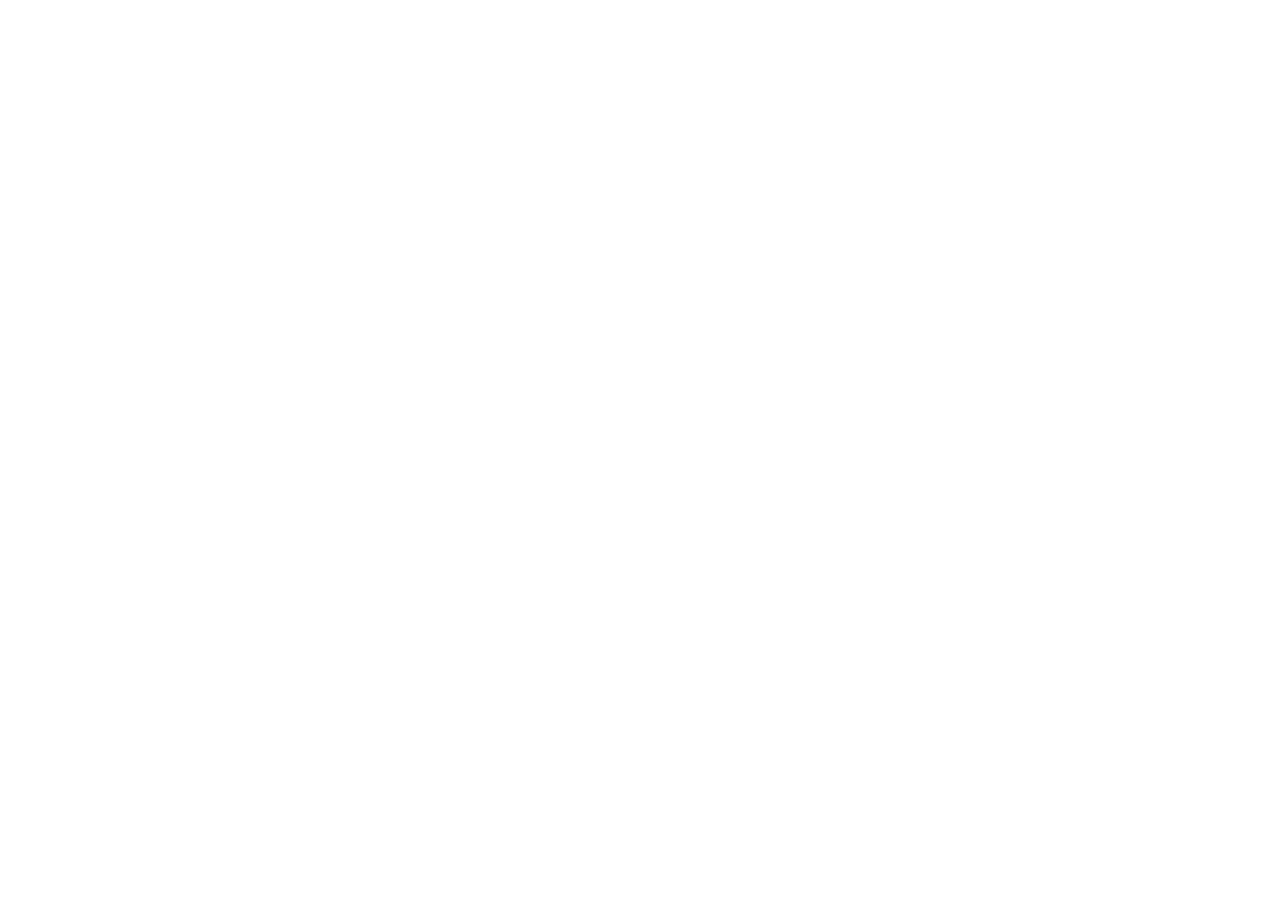
==== about.html @ cfa47c6a "Create SEO tags for pages and create neccesary in future files" ====
<!DOCTYPE html>
<html lang="en">
<head>
    <meta charset="UTF-8">
    <meta name="viewport" content="width=device-width, initial-scale=1.0">
    <title>Family Dent | About</title>
    <meta name="title" content="Family Dent - dentistry for whole family">
    <meta name="description" content="Get know about our dentistry. Find out why we give the best services.">
</head>
<body>
    
</body>
</html>
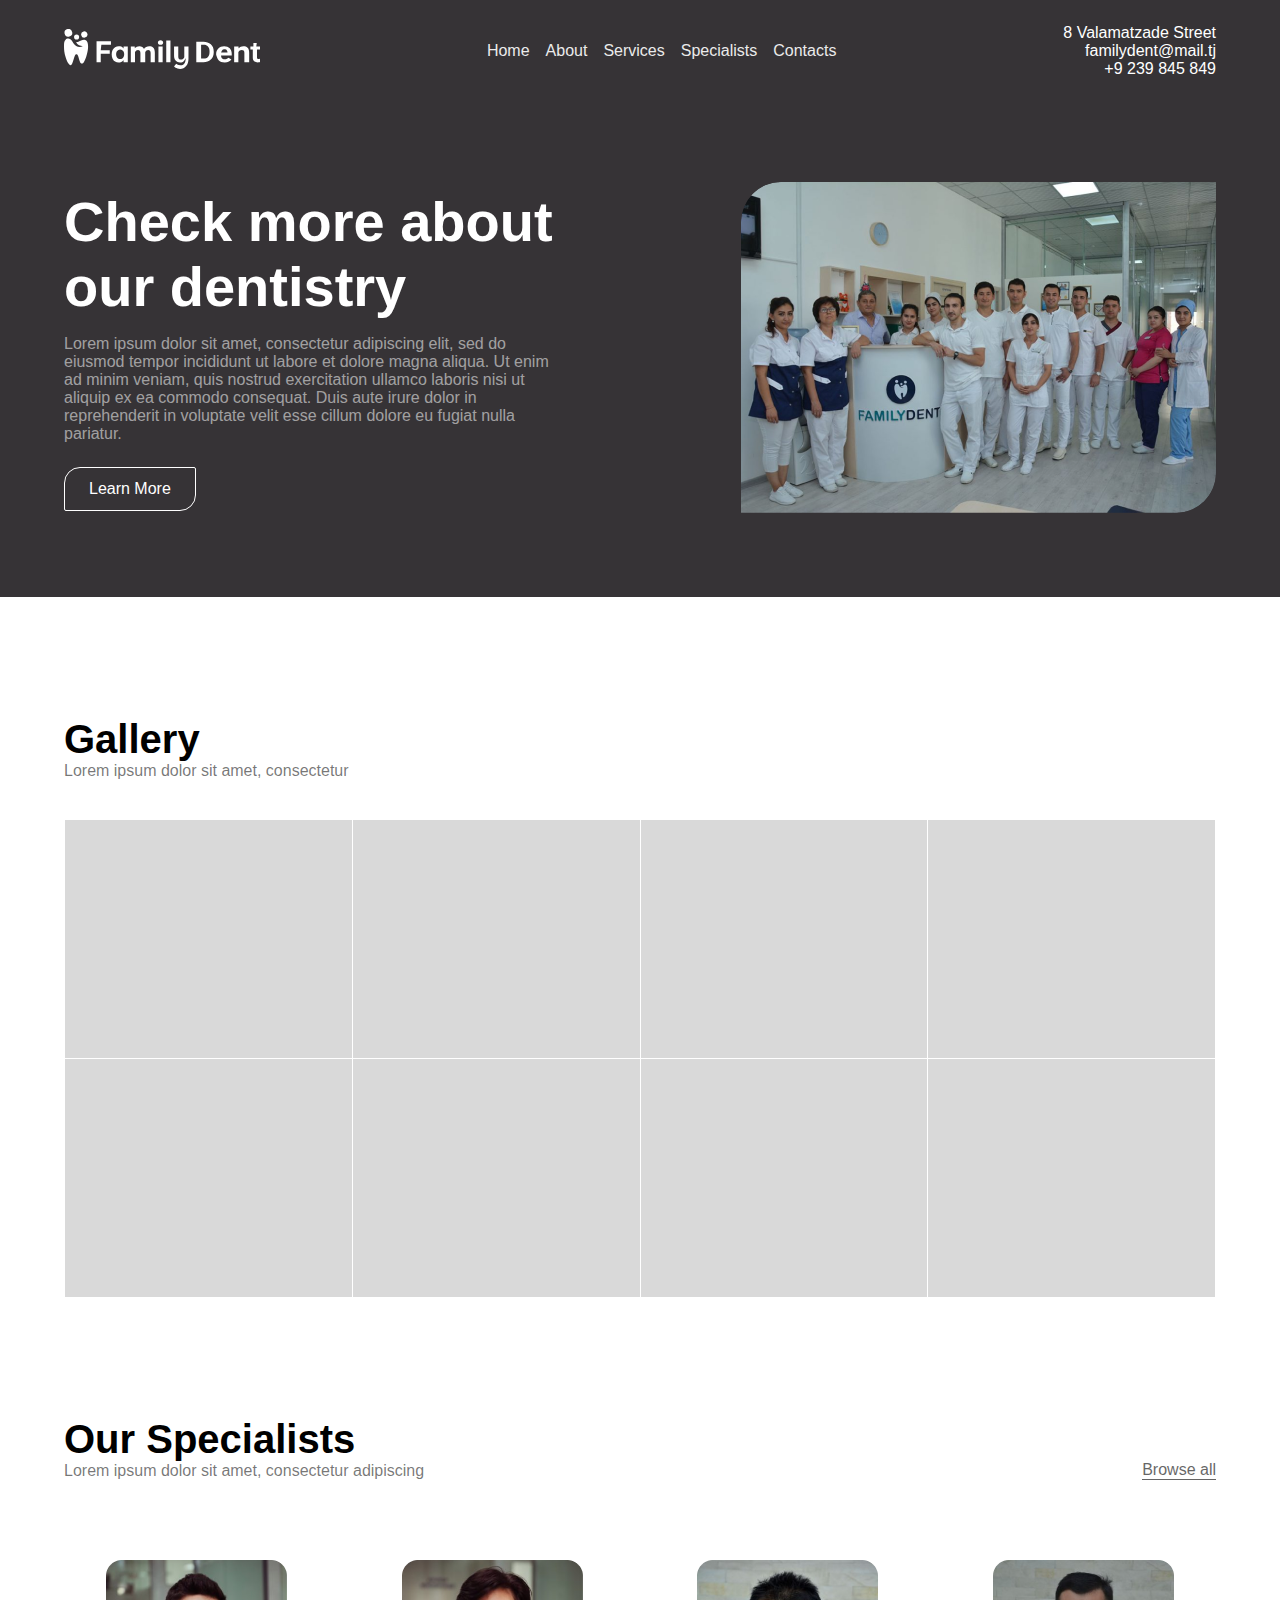
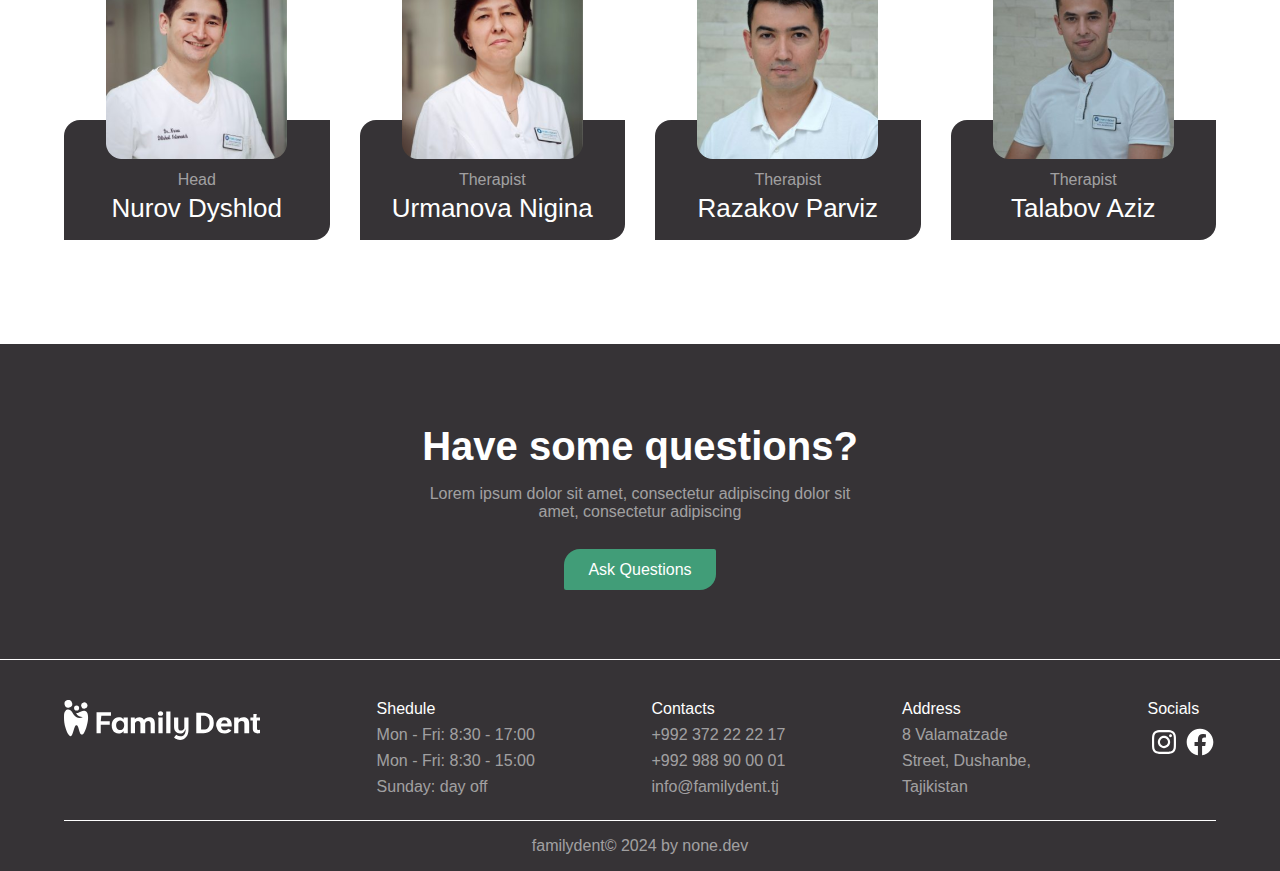
==== commit 403bdaf2: "Create additional pages" ====
--- a/about.html
+++ b/about.html
@@ -1,13 +1,319 @@
 <!DOCTYPE html>
 <html lang="en">
-<head>
-    <meta charset="UTF-8">
-    <meta name="viewport" content="width=device-width, initial-scale=1.0">
+  <head>
+    <meta charset="UTF-8" />
+    <meta name="viewport" content="width=device-width, initial-scale=1.0" />
     <title>Family Dent | About</title>
-    <meta name="title" content="Family Dent - dentistry for whole family">
-    <meta name="description" content="Get know about our dentistry. Find out why we give the best services.">
-</head>
-<body>
-    
-</body>
-</html>+    <meta name="title" content="Family Dent - dentistry for whole family" />
+    <meta
+      name="description"
+      content="Get know about our dentistry. Find out why we give the best services."
+    />
+    <link rel="stylesheet" href="styles/specification.css" />
+    <link rel="stylesheet" href="styles/styles.css" />
+    <link rel="stylesheet" href="styles/responsive.css" />
+    <link rel="stylesheet" href="styles/about.css" />
+  </head>
+  <body>
+    <header>
+      <nav class="nav">
+        <div class="container">
+          <div class="nav__wrapper">
+            <a href="/" class="nav__logo-link">
+              <img src="images/Logo.svg" alt="logo" class="logo" />
+            </a>
+
+            <ul class="nav__links-wrapper">
+              <li><a href="/" class="nav__links">Home</a></li>
+              <li><a href="/about.html" class="nav__links">About</a></li>
+              <li><a href="/services.html" class="nav__links">Services</a></li>
+              <li><a href="/specialists.html" class="nav__links">Specialists</a></li>
+              <li><a href="/contacts.html" class="nav__links">Contacts</a></li>
+            </ul>
+
+            <div class="nav__contactInfo">
+              <p>8 Valamatzade Street</p>
+              <p>familydent@mail.tj</p>
+              <p>+9 239 845 849</p>
+            </div>
+
+            <button class="nav__burger" id="burgerButton">
+              <img src="images/icons/burger-menu.svg" alt="menu" />
+            </button>
+          </div>
+        </div>
+      </nav>
+    </header>
+
+    <nav class="nav__mobile" id="navMobile" style="display: none">
+      <div class="container">
+        <div class="nav__mobile-head">
+          <img src="images/Logo.svg" alt="logo" />
+          <button id="closeMenuBtn" class="nav__mobile-close">
+            <img src="images/icons/close.svg" alt="close icon" />
+          </button>
+        </div>
+        <div class="nav__mobile-wrapper">
+          <ul class="nav__mobile-links-wrapper">
+            <li><a id="closeMenuBtn" href="/" class="nav__links">Home</a></li>
+            <li>
+              <a id="closeMenuBtn" href="/about.html" class="nav__links">About</a>
+            </li>
+            <li>
+              <a id="closeMenuBtn" href="/services.html" class="nav__links"
+                >Services</a
+              >
+            </li>
+            <li>
+              <a id="closeMenuBtn" href="/specialists.html" class="nav__links"
+                >Specialists</a
+              >
+            </li>
+            <li>
+              <a id="closeMenuBtn" href="/contacts.html" class="nav__links"
+                >Contacts</a
+              >
+            </li>
+          </ul>
+
+          <div class="nav__mobile-contactInfo">
+            <p>8 Valamatzade Street</p>
+            <p>familydent@mail.tj</p>
+            <p>+9 239 845 849</p>
+          </div>
+
+          <div class="mav__mobile-socials">
+            <a target="_blank" href="/">
+              <img
+                src="images/icons/instagram.svg"
+                alt="instagram icon"
+                class="footer__icon"
+              />
+            </a>
+            <a target="_blank" href="/">
+              <img
+                src="images/icons/facebook.svg"
+                alt="facebook icon"
+                class="footer__icon"
+              />
+            </a>
+          </div>
+        </div>
+      </div>
+    </nav>
+
+    <main> 
+      <!-- Offer -->
+
+      <section class="offer">
+        <div class="container">
+          <div class="offer__wrapper">
+            <div class="offer__info">
+              <h1>Check more about our dentistry</h1>
+              <p class="subtitle-white offer__subtitle">
+                Lorem ipsum dolor sit amet, consectetur adipiscing elit, sed do
+                eiusmod tempor incididunt ut labore et dolore magna aliqua. Ut
+                enim ad minim veniam, quis nostrud exercitation ullamco laboris
+                nisi ut aliquip ex ea commodo consequat. Duis aute irure dolor
+                in reprehenderit in voluptate velit esse cillum dolore eu fugiat
+                nulla pariatur.
+              </p>
+              <div class="offer__button-wrapper">
+                <a href="#gallerey" class="button-ghost">Learn More</a>
+              </div>
+            </div>
+
+            <div class="offer__image-wrapper">
+              <img
+                src="images/about/offerImage.png"
+                alt="dentistry image"
+                class="offer__image"
+              />
+            </div>
+          </div>
+        </div>
+      </section>
+
+      <!-- Gallery -->
+
+      <section id="gallery" class="gallery">
+        <div class="container">
+          <div class="gallery__head">
+            <h2>Gallery</h2>
+            <p class="subtitle-dark">Lorem ipsum dolor sit amet, consectetur</p>
+          </div>
+          <div class="gallery__wrapper">
+            <img
+              src="images/about/galleryBlock.png"
+              alt="gallery photo"
+              class="gallery__image"
+            />
+            <img
+              src="images/about/galleryBlock.png"
+              alt="gallery photo"
+              class="gallery__image"
+            />
+            <img
+              src="images/about/galleryBlock.png"
+              alt="gallery photo"
+              class="gallery__image"
+            />
+            <img
+              src="images/about/galleryBlock.png"
+              alt="gallery photo"
+              class="gallery__image"
+            />
+            <img
+              src="images/about/galleryBlock.png"
+              alt="gallery photo"
+              class="gallery__image"
+            />
+            <img
+              src="images/about/galleryBlock.png"
+              alt="gallery photo"
+              class="gallery__image"
+            />
+            <img
+              src="images/about/galleryBlock.png"
+              alt="gallery photo"
+              class="gallery__image"
+            />
+            <img
+              src="images/about/galleryBlock.png"
+              alt="gallery photo"
+              class="gallery__image"
+            />
+          </div>
+        </div>
+      </section>
+
+      <!-- Staff -->
+
+      <section class="staff">
+        <div class="container">
+          <div class="block-head">
+            <div class="block-head-info">
+              <h2>Our Specialists</h2>
+              <p class="subtitle-dark">
+                Lorem ipsum dolor sit amet, consectetur adipiscing
+              </p>
+            </div>
+            <a href="/specialists" class="button-link">Browse all</a>
+          </div>
+          <div class="staff__wrapper">
+            <div class="staff__block">
+              <img
+                src="images/specialists/Family Dent 320x480 1.png"
+                alt="Nurov Dyshlod"
+                class="staff__image"
+              />
+              <p class="subtitle-white staff__role">Head</p>
+              <h5 class="staff__block-title">Nurov Dyshlod</h5>
+            </div>
+
+            <div class="staff__block">
+              <img
+                src="images/specialists/IMG_0979-25-07-19-05-45-320x480 1.png"
+                alt="Urmanova Nigina"
+                class="staff__image"
+              />
+              <p class="subtitle-white staff__role">Therapist</p>
+              <h5 class="staff__block-title">Urmanova Nigina</h5>
+            </div>
+
+            <div class="staff__block">
+              <img
+                src="images/specialists/Vrach 5 320x480 1.png"
+                alt="Razakov Parviz "
+                class="staff__image"
+              />
+              <p class="subtitle-white staff__role">Therapist</p>
+              <h5 class="staff__block-title">Razakov Parviz</h5>
+            </div>
+
+            <div class="staff__block">
+              <img
+                src="images/specialists/Talabov Aziz Dentist 1.png"
+                alt="Talabov Aziz"
+                class="staff__image"
+              />
+              <p class="subtitle-white staff__role">Therapist</p>
+              <h5 class="staff__block-title">Talabov Aziz</h5>
+            </div>
+          </div>
+        </div>
+      </section>
+
+      <!-- Action -->
+
+      <section class="action">
+        <div class="container">
+          <div class="action__wrapper">
+            <h2>Have some questions?</h2>
+            <p class="subtitle-white action__subtitle">
+              Lorem ipsum dolor sit amet, consectetur adipiscing dolor sit amet,
+              consectetur adipiscing
+            </p>
+            <a href="contacts.html" class="button-main">Ask Questions</a>
+          </div>
+        </div>
+      </section>
+    </main>
+
+    <footer class="footer">
+      <div class="container">
+        <div class="footer__wrapper">
+          <a href="/" class="footer__logo-link">
+            <img src="images/Logo.svg" alt="logo" class="logo" />
+          </a>
+          <div class="footer__block">
+            <h6>Shedule</h6>
+            <p class="subtitle-white">Mon - Fri: 8:30 - 17:00</p>
+            <p class="subtitle-white">Mon - Fri: 8:30 - 15:00</p>
+            <p class="subtitle-white">Sunday: day off</p>
+          </div>
+          <div class="footer__block">
+            <h6>Contacts</h6>
+            <a href="tel:+992372222217" class="subtitle-white footer__phoneLink"
+              >+992 372 22 22 17</a
+            >
+            <a href="tel:+992988900001" class="subtitle-white footer__phoneLink"
+              >+992 988 90 00 01</a
+            >
+            <p class="subtitle-white">info@familydent.tj</p>
+          </div>
+          <div class="footer__block">
+            <h6>Address</h6>
+            <p class="subtitle-white">8 Valamatzade</p>
+            <p class="subtitle-white">Street, Dushanbe,</p>
+            <p class="subtitle-white">Tajikistan</p>
+          </div>
+          <div class="footer__socials-wrapper">
+            <h6>Socials</h6>
+            <a target="_blank" href="/">
+              <img
+                src="images/icons/instagram.svg"
+                alt="instagram icon"
+                class="footer__icon"
+              />
+            </a>
+            <a target="_blank" href="/">
+              <img
+                src="images/icons/facebook.svg"
+                alt="facebook icon"
+                class="footer__icon"
+              />
+            </a>
+          </div>
+        </div>
+        <div class="footer__line"></div>
+        <p class="subtitle-white footer__copyright">
+          familydent© 2024 by
+          <a target="_blank" href="https://t.me/nonedevv">none.dev</a>
+        </p>
+      </div>
+    </footer>
+
+    <script src="scripts/main.js"></script>
+  </body>
+</html>
--- a/styles/specification.css
+++ b/styles/specification.css
@@ -0,0 +1,131 @@
+* {
+  box-sizing: border-box;
+  outline: none;
+  border: none;
+  padding: 0;
+  margin: 0;
+  list-style: none;
+  text-decoration: none;
+}
+
+html {
+  scroll-behavior: smooth;
+}
+
+body {
+  font-family: 'Roboto', sans-serif;
+}
+
+a {
+  color: inherit;
+}
+
+.container {
+  width: 90%;
+  max-width: 1230px;
+  margin: 0 auto;
+}
+
+.subtitle-dark {
+  font-size: 16px;
+  color: #0000008a;
+}
+
+.subtitle-white {
+  font-size: 16px;
+  color: #ffffff8c;
+}
+
+.c-white {
+  color: #fff;
+}
+
+.c-black {
+  color: #000;
+}
+
+h1,
+h2,
+h3,
+h4,
+h5,
+h6 {
+  font-family: 'Roboto', sans-serif;
+}
+
+h1 {
+  font-size: 56px;
+}
+
+h2 {
+  font-size: 40px;
+  font-weight: 600;
+}
+
+h3 {
+  font-size: 36px;
+  font-weight: 400;
+}
+
+h4 {
+  font-size: 28px;
+  font-weight: 400;
+}
+
+h5 {
+  font-size: 26px;
+  font-weight: 400;
+}
+
+h6 {
+  font-size: 16px;
+  font-weight: 400;
+}
+
+.block-head {
+  display: flex;
+  justify-content: space-between;
+  align-items: end;
+  margin-bottom: 80px;
+}
+
+.button-main {
+  font-size: 16px;
+  font-family: 'Roboto', sans-serif;
+  color: #fff;
+  background: #419d78;
+  padding: 12px 24px;
+  border-radius: 16px 2px 16px 2px;
+  transition: 0.3s ease;
+  text-align: center;
+}
+
+.button-main:hover {
+  background: #368163;
+  cursor: pointer;
+}
+
+.button-ghost {
+  font-size: 16px;
+  font-family: 'Roboto', sans-serif;
+  color: #fff;
+  border: 1px solid #fff;
+  padding: 12px 24px;
+  border-radius: 16px 2px 16px 2px;
+  transition: 0.3s ease;
+}
+
+.button-ghost:hover {
+  background: #419d78;
+  border-color: #419d78;
+}
+
+.button-link {
+    border-bottom: 1px solid #000;
+    opacity: .6;
+    transition: .3s ease;
+}
+
+.button-link:hover {
+    opacity: 1;
+}
--- a/styles/styles.css
+++ b/styles/styles.css
@@ -0,0 +1,370 @@
+/* Header */
+header {
+  background: #363336;
+  padding: 24px 0;
+}
+
+.nav__wrapper {
+  display: flex;
+  justify-content: space-between;
+  align-items: center;
+  color: #fff;
+}
+
+.nav__contactInfo {
+  text-align-last: right;
+}
+
+.nav__links-wrapper {
+  display: flex;
+  gap: 16px;
+}
+
+.nav__links {
+  opacity: 0.9;
+  transition: 0.3s ease;
+}
+
+.nav__links:hover {
+  opacity: 1;
+}
+
+.nav__burger {
+  background: none;
+  display: none;
+}
+
+.nav__burger:hover,
+.nav__mobile-close:hover {
+  cursor: pointer;
+}
+
+.nav__mobile-close {
+  background: none;
+}
+
+.nav__mobile {
+  position: fixed;
+  top: 0;
+  width: 100%;
+  height: 100%;
+  background: #363336;
+  color: #fff;
+  z-index: 999;
+  padding: 24px 0;
+  font-size: 20px;
+  animation: mobileMenuAnimation 0.3s ease;
+}
+
+.nav__mobile-head {
+  display: flex;
+  justify-content: space-between;
+  align-items: end;
+}
+
+.nav__mobile-wrapper {
+  display: flex;
+  flex-direction: column;
+  gap: 16px;
+  margin-top: 24px;
+}
+
+.nav__mobile-links-wrapper,
+.nav__mobile-contactInfo {
+  display: flex;
+  flex-direction: column;
+  gap: 16px;
+}
+
+/* Offer */
+
+.offer {
+  background: #363336;
+  color: #fff;
+  padding: 80px 0;
+}
+
+.offer__wrapper {
+  display: flex;
+  justify-content: space-between;
+  align-items: center;
+}
+
+.offer__info {
+  max-width: 505px;
+}
+
+.offer__subtitle {
+  margin: 16px 0 24px;
+}
+
+.offer__image {
+  border-radius: 40px 0 40px 0;
+}
+
+.offer__button-wrapper {
+  display: flex;
+  gap: 24px;
+}
+
+/* Services */
+
+.services {
+  margin: 120px 0;
+}
+
+.services__block {
+  transition: 0.3s ease;
+  padding: 24px;
+  border-radius: 16px 0 16px 0;
+}
+
+.services__block:hover {
+  box-shadow: 0px 2px 4px 0px rgba(0, 0, 0, 0.25);
+}
+
+.services__block-head {
+  display: flex;
+  align-items: center;
+  gap: 8px;
+}
+
+.services__wrapper {
+  display: grid;
+  grid-template-columns: repeat(3, 1fr);
+  gap: 30px;
+}
+
+.services__block-subtitle {
+  margin: 16px 0 24px;
+}
+
+.services__button {
+  display: block;
+  max-width: 145px;
+}
+
+.services__icon {
+  width: 48px;
+}
+
+/* About */
+
+.about {
+  background: #363336;
+  color: #fff;
+  padding: 40px 0 80px;
+  margin: 120px 0;
+}
+
+.about__head {
+  text-align: center;
+  margin-bottom: 80px;
+}
+
+.about__wrapper {
+  display: flex;
+  align-items: center;
+  justify-content: space-between;
+  gap: 30px;
+}
+
+.about__subtitle {
+  margin: 16px 0 40px;
+}
+
+.about__stats {
+  display: flex;
+  align-items: center;
+  gap: 8px;
+}
+
+.about__stats-wrapper {
+  display: flex;
+  justify-content: space-between;
+}
+
+/* Staff */
+
+.staff {
+  margin: 120px 0;
+}
+
+.staff__wrapper {
+  display: flex;
+  justify-content: space-between;
+  gap: 30px;
+  color: #fff;
+}
+
+.staff__block {
+  position: relative;
+  text-align: center;
+  width: 100%;
+}
+
+.staff__role {
+  margin: 8px 0 4px;
+}
+
+.staff__block::before {
+  content: '';
+  position: absolute;
+  left: 0;
+  bottom: -16px;
+  height: 120px;
+  width: 100%;
+  background: #363336;
+  z-index: -1;
+  border-radius: 16px 0 16px 0;
+}
+
+/* FAQ */
+
+.faq {
+  margin: 120px 0;
+}
+
+/* Core styles/functionality */
+.tab input {
+  position: absolute;
+  opacity: 0;
+  z-index: -1;
+}
+.tab__content {
+  max-height: 0;
+  overflow: hidden;
+  transition: all 0.35s;
+  border-bottom: 1px solid #000;
+}
+.tab input:checked ~ .tab__content {
+  max-height: 10rem;
+}
+
+/* Visual styles */
+.accordion {
+  overflow: hidden;
+}
+.tab__label,
+.tab__close {
+  display: flex;
+  color: #000;
+  cursor: pointer;
+}
+.tab__label {
+  justify-content: space-between;
+  padding: 16px 0;
+  font-size: 20px;
+  font-family: 'Roboto', sans-serif;
+}
+.tab__label::after {
+  content: '\276F';
+  width: 1em;
+  height: 1em;
+  text-align: center;
+  transform: rotate(90deg);
+  transition: all 0.35s;
+}
+.tab input:checked + .tab__label::after {
+  transform: rotate(270deg);
+}
+.tab__content p {
+  margin: 0;
+  padding-bottom: 16px;
+}
+.tab__close {
+  justify-content: flex-end;
+  padding: 0.5rem 1rem;
+  font-size: 0.75rem;
+}
+
+/* Call */
+
+.call, .action {
+  background: #363336;
+  padding: 80px 0;
+  margin-bottom: 1px;
+  text-align: center;
+  color: #fff;
+}
+
+.call__head {
+  margin-bottom: 80px;
+}
+
+.call__subtitle {
+  max-width: 430px;
+  margin: 0 auto;
+  margin-top: 8px;
+}
+
+.call__form-wrapper {
+  display: grid;
+  grid-template-columns: repeat(2, 1fr);
+  gap: 40px;
+}
+
+.call__form-input {
+  background: none;
+  color: #fff;
+  font-size: 16px;
+  font-family: 'Montserrat', sans-serif;
+  border-bottom: 1px solid #fff;
+  height: 40px;
+  margin-bottom: 40px;
+}
+
+/* Action */
+
+.action__subtitle {
+  max-width: 430px;
+  margin: 16px auto 40px;
+}
+
+/* Footer */
+
+.footer {
+  background: #363336;
+  color: #fff;
+}
+
+.footer__wrapper {
+  display: flex;
+  justify-content: space-between;
+  padding: 40px 0 24px;
+}
+
+.footer__phoneLink {
+  display: block;
+}
+
+.footer__block {
+  display: flex;
+  flex-direction: column;
+  gap: 8px;
+}
+
+.footer__icon {
+  margin-top: 8px;
+}
+
+.footer__line {
+  width: 100%;
+  height: 1px;
+  background: #fff;
+}
+
+.footer__copyright {
+  padding: 16px 0;
+  text-align: center;
+}
+
+@keyframes mobileMenuAnimation {
+  0% {
+    margin-left: -100%;
+  }
+
+  100% {
+    margin: 0;
+  }
+}
--- a/styles/responsive.css
+++ b/styles/responsive.css
@@ -0,0 +1,217 @@
+@media screen and (max-width: 1200px) {
+  .services__block {
+    box-shadow: 0px 2px 4px 0px rgba(0, 0, 0, 0.25);
+  }
+
+  .offer__image {
+    width: 90%;
+  }
+
+  h1 {
+    font-size: 48px;
+  }
+
+  h2 {
+    font-size: 36px;
+  }
+
+  h4 {
+    font-size: 24px;
+  }
+
+  h5 {
+    font-size: 20px;
+  }
+
+  .offer__wrapper {
+    gap: 40px;
+  }
+
+  .about__image {
+    width: 350px;
+  }
+
+  .staff__image {
+    width: 150px;
+  }
+}
+
+@media screen and (max-width: 992px) {
+    .nav__links-wrapper, .nav__contactInfo {
+        display: none;
+    }
+
+    .nav__burger {
+        display: block;
+    }
+
+    h1 {
+        font-size: 38px;
+    }
+
+    .offer__image {
+        width: 300px;
+    }
+
+    .block-head {
+        align-items: center;
+        margin-bottom: 40px;
+    }
+
+    .services__wrapper {
+        grid-template-columns: repeat(2, 1fr);
+    }
+
+    .about__wrapper {
+        flex-direction: column;
+    }
+
+    .about__image {
+        width: 400px;
+    }
+
+    .about__subtitle, .about__info-title {
+        text-align: center;
+    }
+
+    .staff__wrapper {
+        display: grid;
+        grid-template-columns: repeat(2, 1fr);
+        gap: 60px 40px;
+    }
+
+    .staff__image {
+        width: 160px;
+    }
+
+    .footer__wrapper {
+        flex-wrap: wrap;
+    }
+    
+    .footer__logo-link {
+        display: block;
+        width: 100%;
+        margin-bottom: 24px;
+    }
+}
+
+@media screen and (max-width: 768px) {
+    .offer__wrapper {
+        flex-direction: column-reverse;
+        text-align: center;
+    }
+
+    .offer {
+        padding: 60px 0;
+    }
+
+    h1 {
+        font-size: 44px;
+    }
+
+    h2 {
+        font-size: 32px;
+    }
+
+    .offer__button-wrapper {
+        justify-content: center;
+    }
+
+    .offer__image {
+        width: 360px;
+    }
+
+    .services {
+        margin: 80px 0;
+    }
+
+    .block-head-info {
+        max-width: 380px;
+    }
+
+    .tab__label {
+        font-size: 18px;
+    }
+
+    .call {
+        padding: 40px 0;
+    }
+
+    .footer__socials-wrapper {
+        margin-top: 24px;
+    }
+}
+
+@media screen and (max-width: 576px) {
+    h1 {
+        font-size: 34px;
+    }
+
+    h2 {
+        font-size: 28px;
+    }
+
+    h3 {
+        font-size: 28px;
+    }
+
+    .nav__mobile-wrapper {
+        margin-top: 16px;
+    }
+
+    .block-head-info {
+        max-width: 230px;
+        margin-bottom: 24px;
+    }
+
+    .offer {
+        padding: 20px 0 40px;
+    }
+
+    .offer__image {
+        width: 100%;
+    }
+
+    .services__wrapper, .call__form-wrapper, .staff__wrapper {
+        grid-template-columns: repeat(1, 1fr);
+    }
+
+    .about__image {
+        width: 100%;
+    }
+
+    .about__head {
+        margin-bottom: 40px;
+    }
+
+    .about__stats-wrapper {
+        flex-wrap: wrap;
+        justify-content: center;
+        gap: 16px;
+    }
+
+    .staff__iamge {
+        width: 180px;
+    }
+
+    .staff__block {
+        max-width: 80%;
+        margin: 0 auto;
+    }
+
+    .call__form-wrapper {
+        gap: 0;
+    }
+
+    .footer__socials-wrapper {
+        margin: 0;
+    }
+
+    .footer__wrapper {
+        gap: 24px;
+    }
+
+    .footer__logo-link {
+        margin-bottom: 0;
+    }
+}--- a/styles/about.css
+++ b/styles/about.css
@@ -0,0 +1,40 @@
+.gallery {
+  margin: 120px 0;
+}
+
+.gallery__head {
+  margin-bottom: 40px;
+}
+
+.gallery__image {
+  width: 24.9%;
+  transition: 0.3s ease;
+}
+
+.gallery__image:hover {
+  transform: scale(1.1);
+}
+
+.gallery__wrapper {
+  display: flex;
+  flex-wrap: wrap;
+  justify-content: center;
+  gap: 1px;
+}
+
+@media screen and (max-width: 768px) {
+  .gallery__wrapper {
+    display: grid;
+    grid-template-columns: repeat(4, 1fr);
+  }
+
+  .gallery__image {
+    width: 100%;
+  }
+}
+
+@media screen and (max-width: 576px) {
+    .gallery__wrapper {
+        grid-template-columns: repeat(3, 1fr);
+      }
+}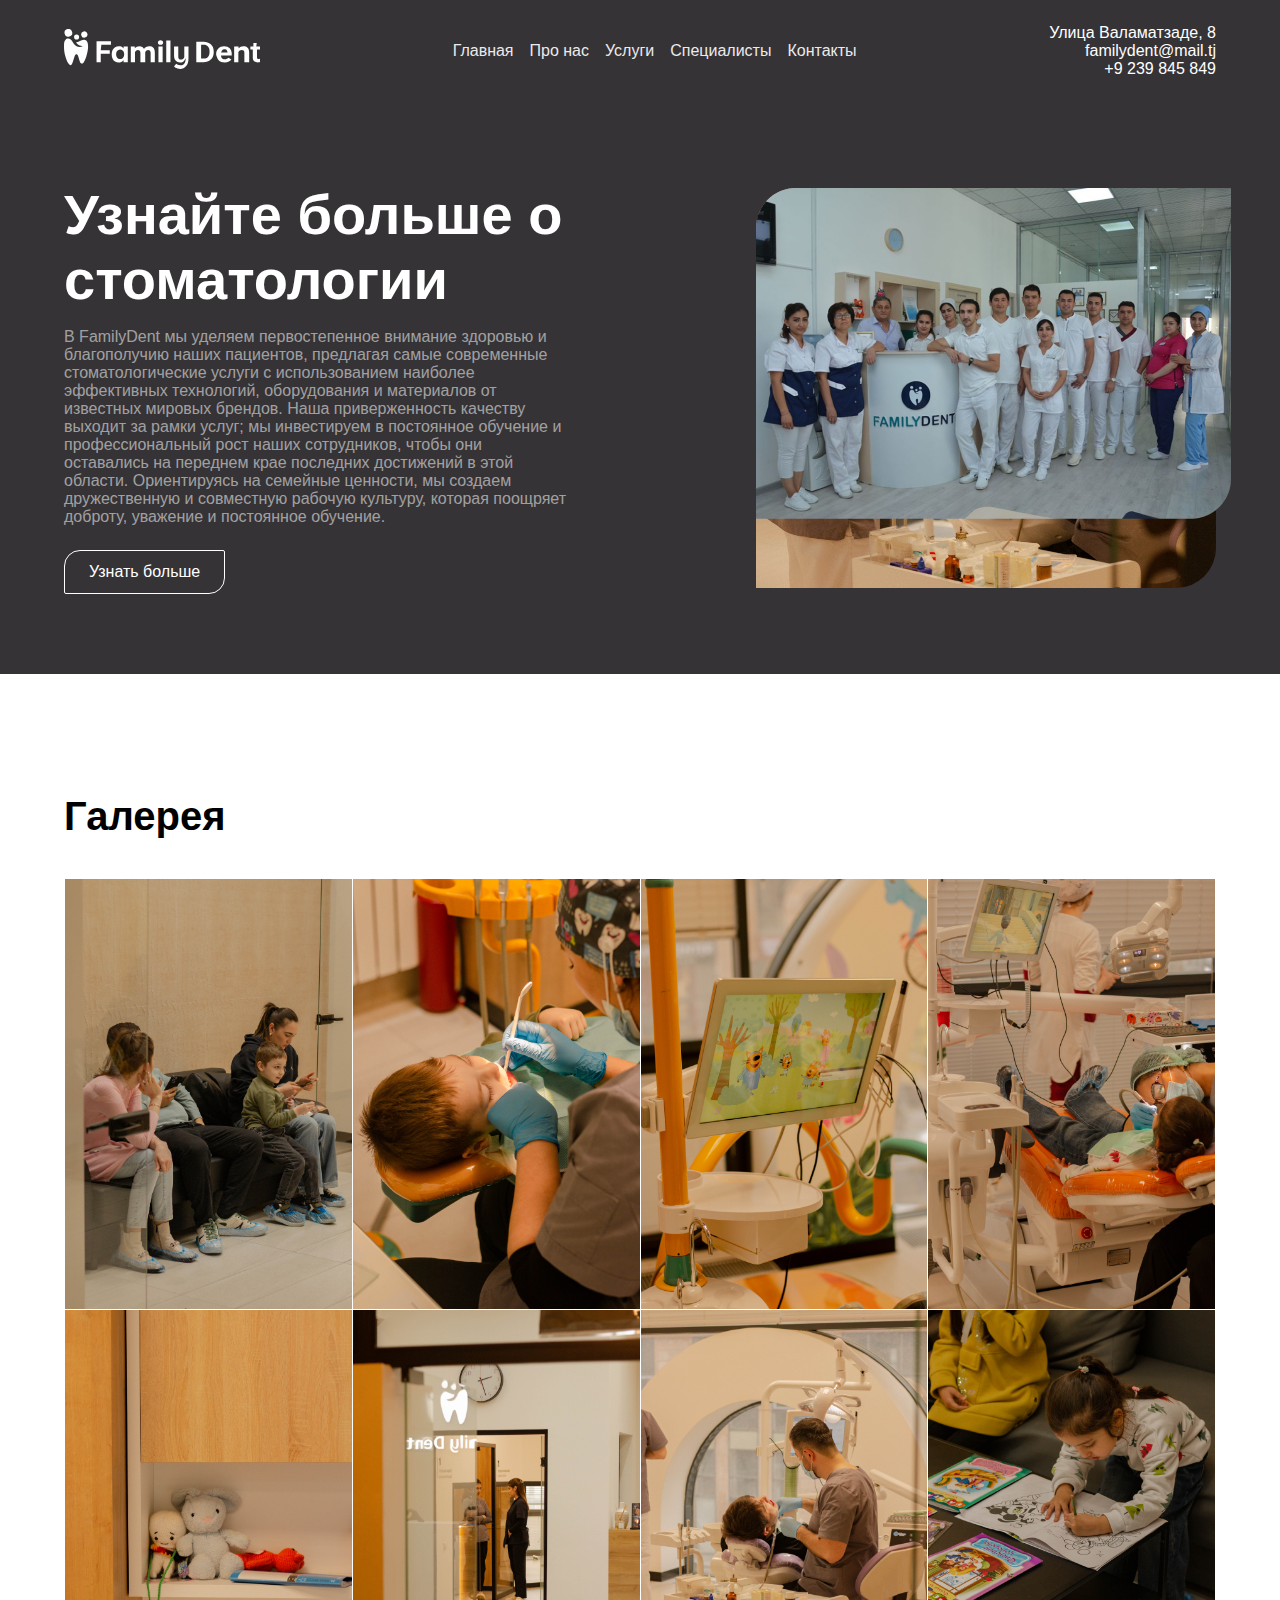
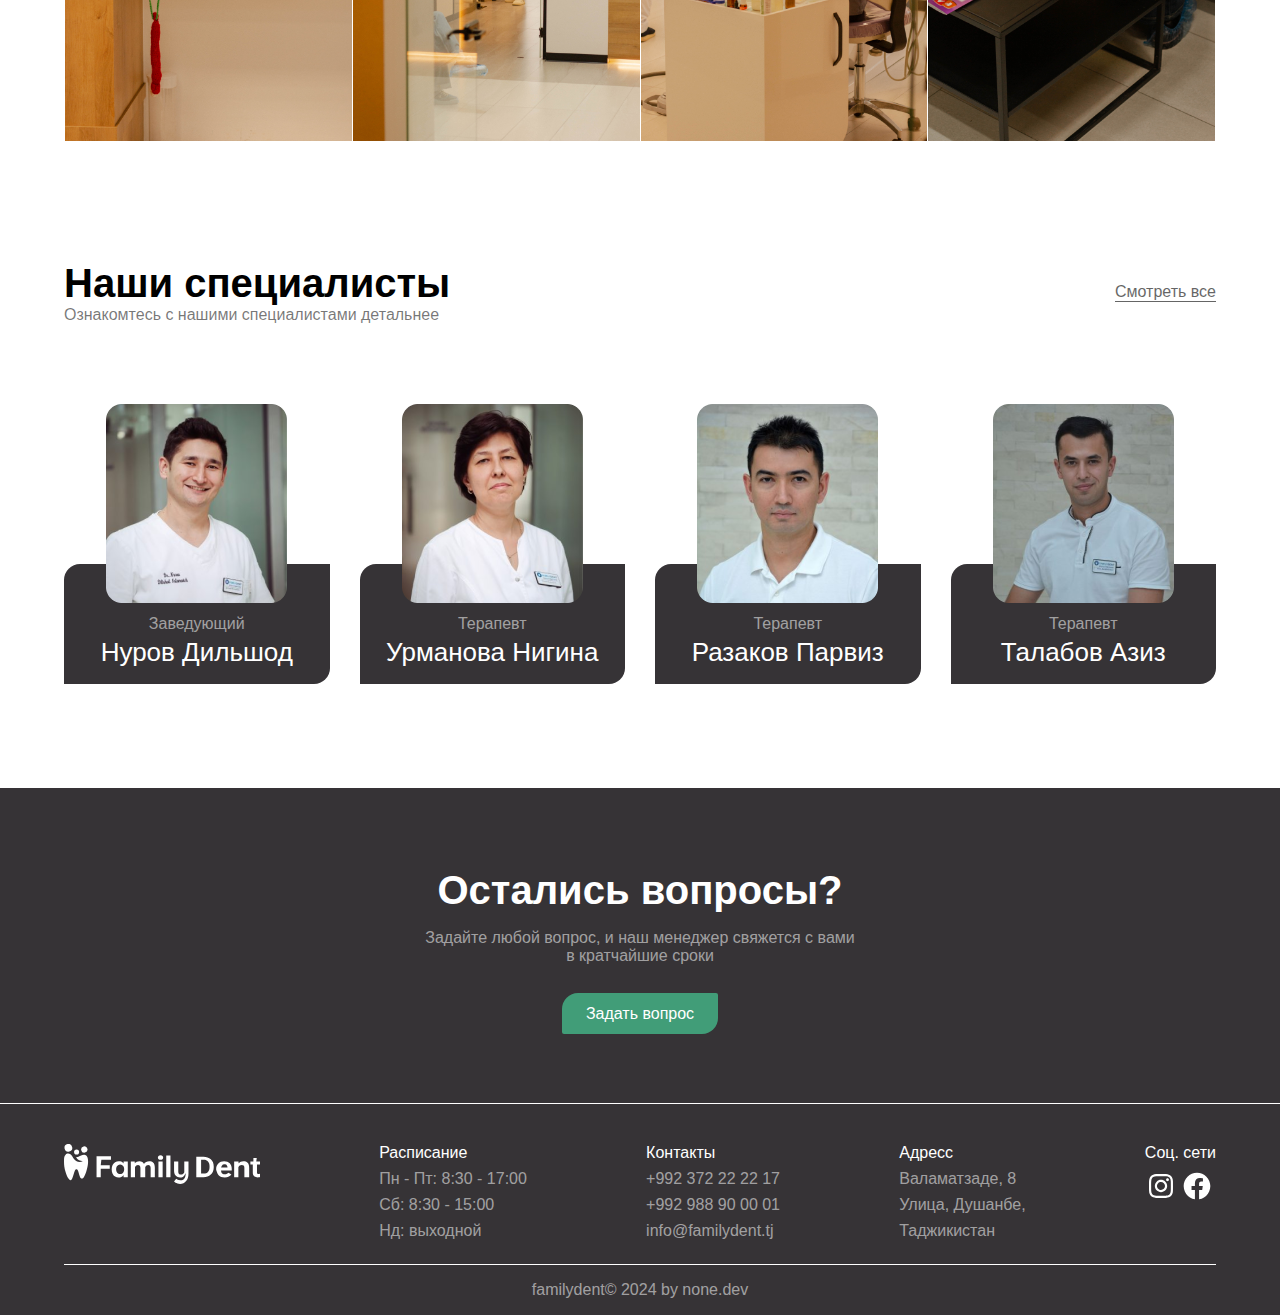
==== commit 0345a55f: "MVP DEMO" ====
--- a/about.html
+++ b/about.html
@@ -24,15 +24,17 @@
             </a>
 
             <ul class="nav__links-wrapper">
-              <li><a href="/" class="nav__links">Home</a></li>
-              <li><a href="/about.html" class="nav__links">About</a></li>
-              <li><a href="/services.html" class="nav__links">Services</a></li>
-              <li><a href="/specialists.html" class="nav__links">Specialists</a></li>
-              <li><a href="/contacts.html" class="nav__links">Contacts</a></li>
+              <li><a href="/" class="nav__links">Главная</a></li>
+              <li><a href="/about.html" class="nav__links">Про нас</a></li>
+              <li><a href="/services.html" class="nav__links">Услуги</a></li>
+              <li>
+                <a href="/specialists.html" class="nav__links">Специалисты</a>
+              </li>
+              <li><a href="/contacts.html" class="nav__links">Контакты</a></li>
             </ul>
 
             <div class="nav__contactInfo">
-              <p>8 Valamatzade Street</p>
+              <p>Улица Валаматзаде, 8</p>
               <p>familydent@mail.tj</p>
               <p>+9 239 845 849</p>
             </div>
@@ -57,7 +59,9 @@
           <ul class="nav__mobile-links-wrapper">
             <li><a id="closeMenuBtn" href="/" class="nav__links">Home</a></li>
             <li>
-              <a id="closeMenuBtn" href="/about.html" class="nav__links">About</a>
+              <a id="closeMenuBtn" href="/about.html" class="nav__links"
+                >About</a
+              >
             </li>
             <li>
               <a id="closeMenuBtn" href="/services.html" class="nav__links"
@@ -77,7 +81,7 @@
           </ul>
 
           <div class="nav__mobile-contactInfo">
-            <p>8 Valamatzade Street</p>
+            <p>Улица Валаматзаде, 8</p>
             <p>familydent@mail.tj</p>
             <p>+9 239 845 849</p>
           </div>
@@ -102,24 +106,28 @@
       </div>
     </nav>
 
-    <main> 
+    <main>
       <!-- Offer -->
 
       <section class="offer">
         <div class="container">
           <div class="offer__wrapper">
             <div class="offer__info">
-              <h1>Check more about our dentistry</h1>
+              <h1>Узнайте больше о стоматологии</h1>
               <p class="subtitle-white offer__subtitle">
-                Lorem ipsum dolor sit amet, consectetur adipiscing elit, sed do
-                eiusmod tempor incididunt ut labore et dolore magna aliqua. Ut
-                enim ad minim veniam, quis nostrud exercitation ullamco laboris
-                nisi ut aliquip ex ea commodo consequat. Duis aute irure dolor
-                in reprehenderit in voluptate velit esse cillum dolore eu fugiat
-                nulla pariatur.
+                В FamilyDent мы уделяем первостепенное внимание здоровью и
+                благополучию наших пациентов, предлагая самые современные
+                стоматологические услуги с использованием наиболее эффективных
+                технологий, оборудования и материалов от известных мировых
+                брендов. Наша приверженность качеству выходит за рамки услуг; мы
+                инвестируем в постоянное обучение и профессиональный рост наших
+                сотрудников, чтобы они оставались на переднем крае последних
+                достижений в этой области. Ориентируясь на семейные ценности, мы
+                создаем дружественную и совместную рабочую культуру, которая
+                поощряет доброту, уважение и постоянное обучение.
               </p>
               <div class="offer__button-wrapper">
-                <a href="#gallerey" class="button-ghost">Learn More</a>
+                <a href="#gallery" class="button-ghost">Узнать больше</a>
               </div>
             </div>
 
@@ -139,47 +147,46 @@
       <section id="gallery" class="gallery">
         <div class="container">
           <div class="gallery__head">
-            <h2>Gallery</h2>
-            <p class="subtitle-dark">Lorem ipsum dolor sit amet, consectetur</p>
+            <h2>Галерея</h2>
           </div>
           <div class="gallery__wrapper">
             <img
-              src="images/about/galleryBlock.png"
-              alt="gallery photo"
-              class="gallery__image"
-            />
-            <img
-              src="images/about/galleryBlock.png"
-              alt="gallery photo"
-              class="gallery__image"
-            />
-            <img
-              src="images/about/galleryBlock.png"
-              alt="gallery photo"
-              class="gallery__image"
-            />
-            <img
-              src="images/about/galleryBlock.png"
-              alt="gallery photo"
-              class="gallery__image"
-            />
-            <img
-              src="images/about/galleryBlock.png"
-              alt="gallery photo"
-              class="gallery__image"
-            />
-            <img
-              src="images/about/galleryBlock.png"
-              alt="gallery photo"
-              class="gallery__image"
-            />
-            <img
-              src="images/about/galleryBlock.png"
-              alt="gallery photo"
-              class="gallery__image"
-            />
-            <img
-              src="images/about/galleryBlock.png"
+              src="images/about/gallery1.jpg"
+              alt="gallery photo"
+              class="gallery__image"
+            />
+            <img
+              src="images/about/gallery2.jpg"
+              alt="gallery photo"
+              class="gallery__image"
+            />
+            <img
+              src="images/about/gallery3.jpg"
+              alt="gallery photo"
+              class="gallery__image"
+            />
+            <img
+              src="images/about/gallery4.jpg"
+              alt="gallery photo"
+              class="gallery__image"
+            />
+            <img
+              src="images/about/gallery5.jpg"
+              alt="gallery photo"
+              class="gallery__image"
+            />
+            <img
+              src="images/about/gallery6.jpg"
+              alt="gallery photo"
+              class="gallery__image"
+            />
+            <img
+              src="images/about/gallery7.jpg"
+              alt="gallery photo"
+              class="gallery__image"
+            />
+            <img
+              src="images/about/gallery8.jpg"
               alt="gallery photo"
               class="gallery__image"
             />
@@ -193,12 +200,12 @@
         <div class="container">
           <div class="block-head">
             <div class="block-head-info">
-              <h2>Our Specialists</h2>
+              <h2>Наши специалисты</h2>
               <p class="subtitle-dark">
-                Lorem ipsum dolor sit amet, consectetur adipiscing
+                Ознакомтесь с нашими специалистами детальнее
               </p>
             </div>
-            <a href="/specialists" class="button-link">Browse all</a>
+            <a href="/specialists.html" class="button-link">Смотреть все</a>
           </div>
           <div class="staff__wrapper">
             <div class="staff__block">
@@ -207,8 +214,8 @@
                 alt="Nurov Dyshlod"
                 class="staff__image"
               />
-              <p class="subtitle-white staff__role">Head</p>
-              <h5 class="staff__block-title">Nurov Dyshlod</h5>
+              <p class="subtitle-white staff__role">Заведующий</p>
+              <h5 class="staff__block-title">Нуров Дильшод</h5>
             </div>
 
             <div class="staff__block">
@@ -217,8 +224,8 @@
                 alt="Urmanova Nigina"
                 class="staff__image"
               />
-              <p class="subtitle-white staff__role">Therapist</p>
-              <h5 class="staff__block-title">Urmanova Nigina</h5>
+              <p class="subtitle-white staff__role">Терапевт</p>
+              <h5 class="staff__block-title">Урманова Нигина</h5>
             </div>
 
             <div class="staff__block">
@@ -227,8 +234,8 @@
                 alt="Razakov Parviz "
                 class="staff__image"
               />
-              <p class="subtitle-white staff__role">Therapist</p>
-              <h5 class="staff__block-title">Razakov Parviz</h5>
+              <p class="subtitle-white staff__role">Терапевт</p>
+              <h5 class="staff__block-title">Разаков Парвиз</h5>
             </div>
 
             <div class="staff__block">
@@ -237,8 +244,8 @@
                 alt="Talabov Aziz"
                 class="staff__image"
               />
-              <p class="subtitle-white staff__role">Therapist</p>
-              <h5 class="staff__block-title">Talabov Aziz</h5>
+              <p class="subtitle-white staff__role">Терапевт</p>
+              <h5 class="staff__block-title">Талабов Азиз</h5>
             </div>
           </div>
         </div>
@@ -249,12 +256,12 @@
       <section class="action">
         <div class="container">
           <div class="action__wrapper">
-            <h2>Have some questions?</h2>
+            <h2>Остались вопросы?</h2>
             <p class="subtitle-white action__subtitle">
-              Lorem ipsum dolor sit amet, consectetur adipiscing dolor sit amet,
-              consectetur adipiscing
+              Задайте любой вопрос, и наш менеджер свяжется с вами в кратчайшие
+              сроки
             </p>
-            <a href="contacts.html" class="button-main">Ask Questions</a>
+            <a href="contacts.html" class="button-main">Задать вопрос</a>
           </div>
         </div>
       </section>
@@ -267,13 +274,13 @@
             <img src="images/Logo.svg" alt="logo" class="logo" />
           </a>
           <div class="footer__block">
-            <h6>Shedule</h6>
-            <p class="subtitle-white">Mon - Fri: 8:30 - 17:00</p>
-            <p class="subtitle-white">Mon - Fri: 8:30 - 15:00</p>
-            <p class="subtitle-white">Sunday: day off</p>
+            <h6>Расписание</h6>
+            <p class="subtitle-white">Пн - Пт: 8:30 - 17:00</p>
+            <p class="subtitle-white">Сб: 8:30 - 15:00</p>
+            <p class="subtitle-white">Нд: выходной</p>
           </div>
           <div class="footer__block">
-            <h6>Contacts</h6>
+            <h6>Контакты</h6>
             <a href="tel:+992372222217" class="subtitle-white footer__phoneLink"
               >+992 372 22 22 17</a
             >
@@ -283,13 +290,13 @@
             <p class="subtitle-white">info@familydent.tj</p>
           </div>
           <div class="footer__block">
-            <h6>Address</h6>
-            <p class="subtitle-white">8 Valamatzade</p>
-            <p class="subtitle-white">Street, Dushanbe,</p>
-            <p class="subtitle-white">Tajikistan</p>
+            <h6>Адресс</h6>
+            <p class="subtitle-white">Валаматзаде, 8</p>
+            <p class="subtitle-white">Улица, Душанбе,</p>
+            <p class="subtitle-white">Таджикистан</p>
           </div>
           <div class="footer__socials-wrapper">
-            <h6>Socials</h6>
+            <h6>Соц. сети</h6>
             <a target="_blank" href="/">
               <img
                 src="images/icons/instagram.svg"
--- a/styles/specification.css
+++ b/styles/specification.css
@@ -85,7 +85,7 @@
 .block-head {
   display: flex;
   justify-content: space-between;
-  align-items: end;
+  align-items: center;
   margin-bottom: 80px;
 }
 
--- a/styles/styles.css
+++ b/styles/styles.css
@@ -98,8 +98,14 @@
   margin: 16px 0 24px;
 }
 
-.offer__image {
+.offer__image-wrapper {
   border-radius: 40px 0 40px 0;
+  background: url('/images/index/offerImage.jpg') no-repeat;
+  background-position: 0px -80px;
+  max-width: 460px;
+  width: 100%;
+  height: 400px;
+  background-size: cover;
 }
 
 .offer__button-wrapper {
@@ -137,6 +143,7 @@
 
 .services__block-subtitle {
   margin: 16px 0 24px;
+  max-width: 560px;
 }
 
 .services__button {
@@ -179,9 +186,22 @@
   gap: 8px;
 }
 
+.about__info-wrapper {
+  max-width: 60%;
+}
+
 .about__stats-wrapper {
   display: flex;
   justify-content: space-between;
+}
+
+.about__image-wrapper {
+  border-radius: 40px 0 40px 0;
+  background: url('/images/index/about.jpg') no-repeat;
+  background-size: cover;
+  background-position: center;
+  width: 100%;
+  height: 480px;
 }
 
 /* Staff */
--- a/styles/about.css
+++ b/styles/about.css
@@ -13,6 +13,7 @@
 
 .gallery__image:hover {
   transform: scale(1.1);
+  z-index: 999;
 }
 
 .gallery__wrapper {
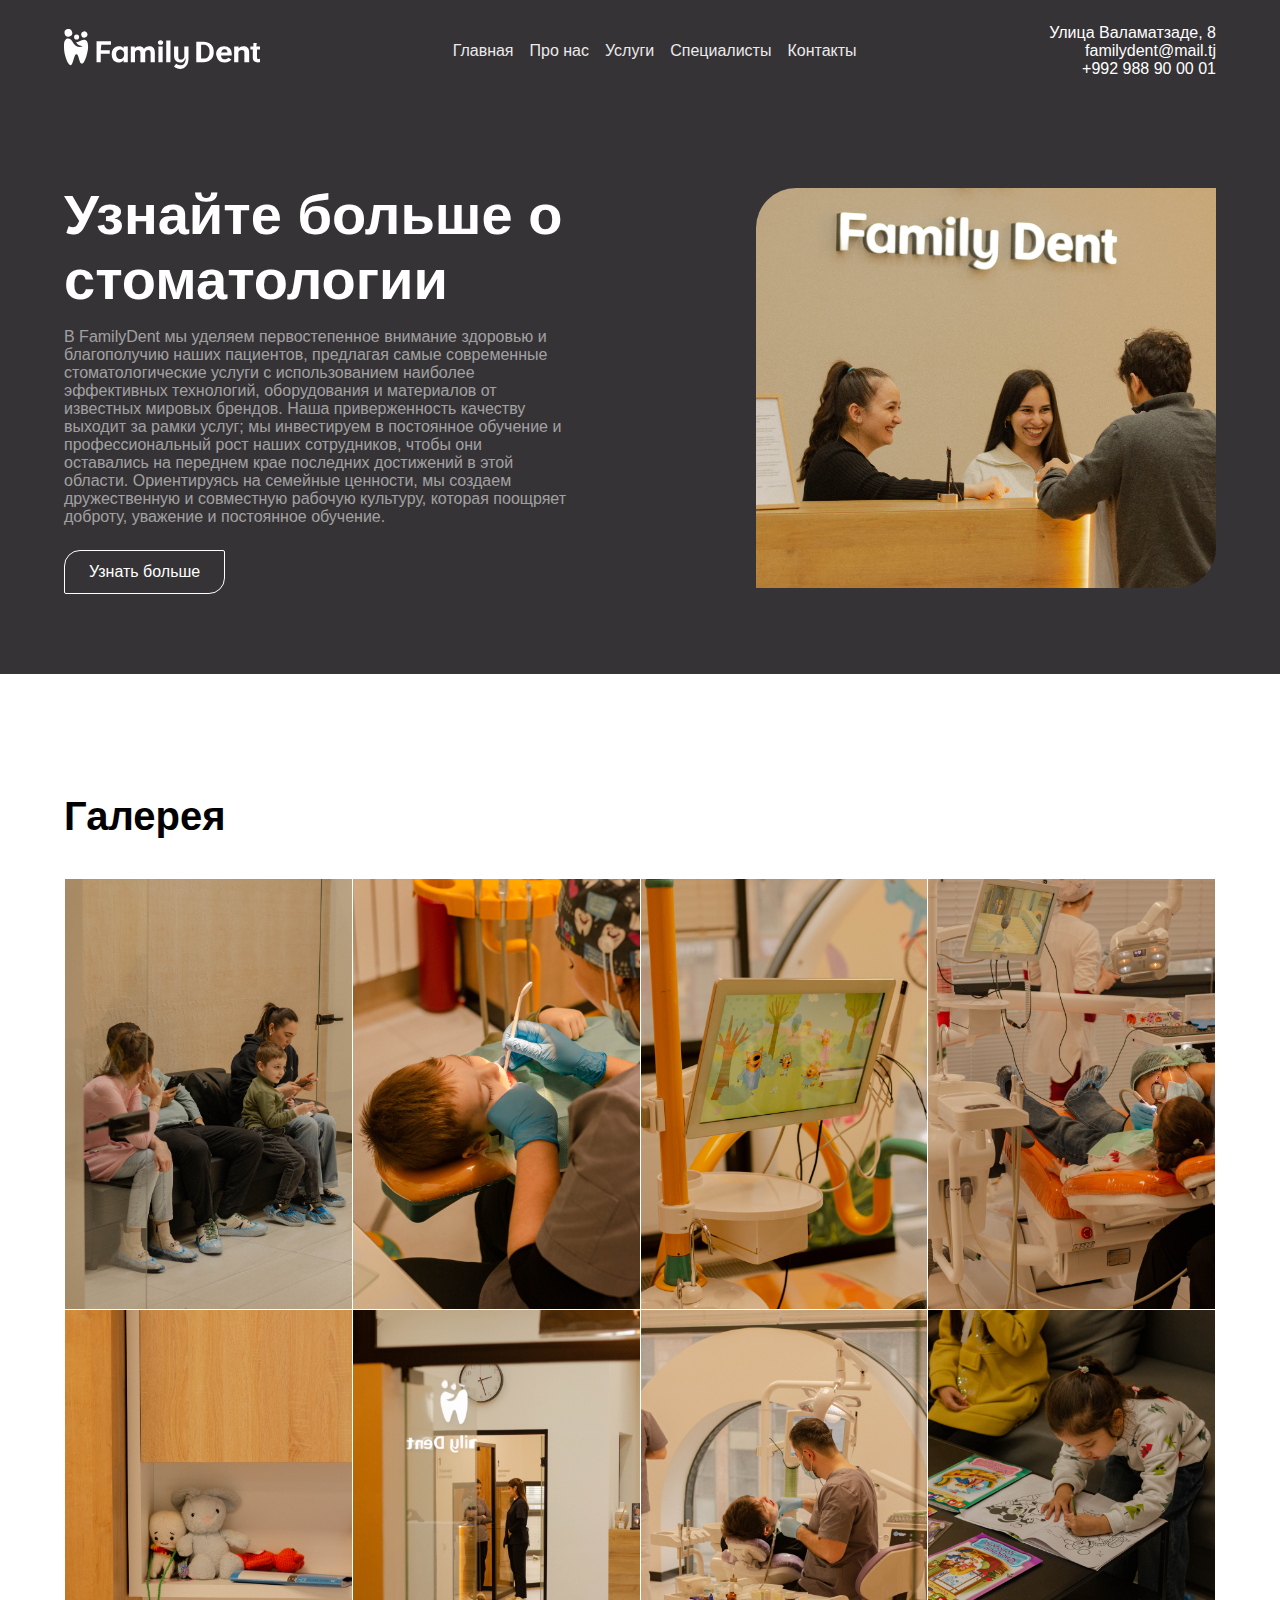
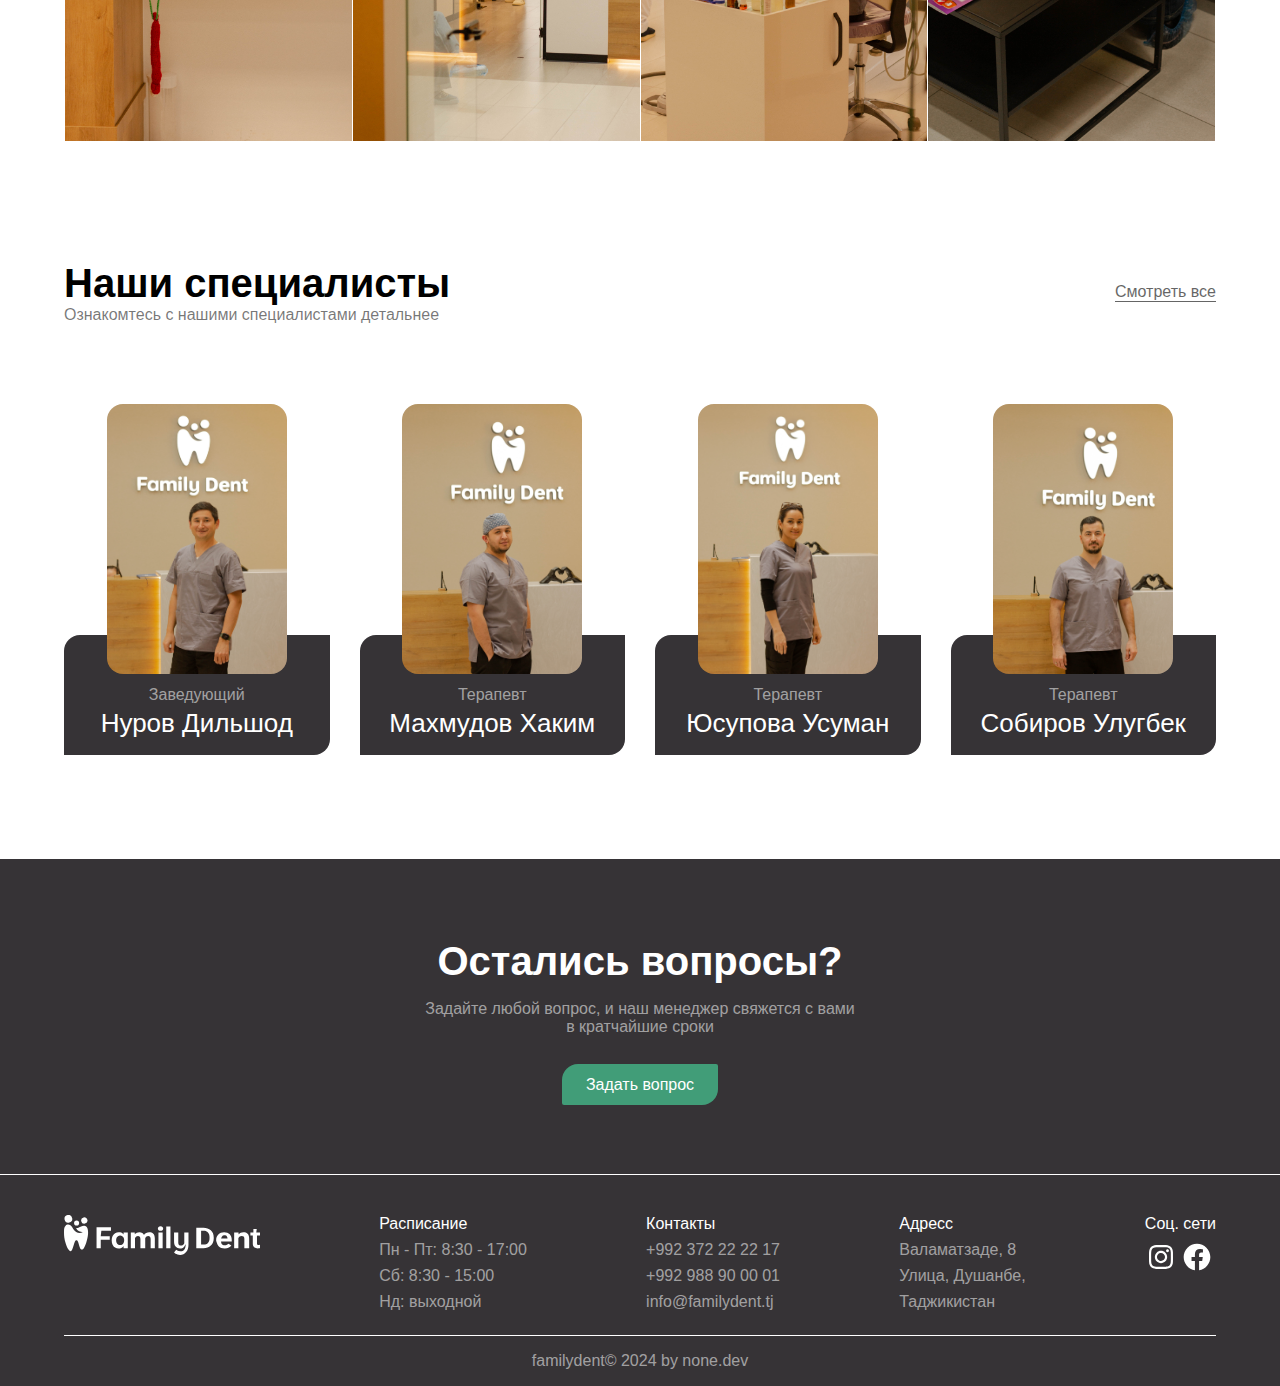
==== commit 8edd58b2: "Prod version" ====
--- a/about.html
+++ b/about.html
@@ -11,8 +11,8 @@
     />
     <link rel="stylesheet" href="styles/specification.css" />
     <link rel="stylesheet" href="styles/styles.css" />
+    <link rel="stylesheet" href="styles/about.css" />
     <link rel="stylesheet" href="styles/responsive.css" />
-    <link rel="stylesheet" href="styles/about.css" />
   </head>
   <body>
     <header>
@@ -36,7 +36,7 @@
             <div class="nav__contactInfo">
               <p>Улица Валаматзаде, 8</p>
               <p>familydent@mail.tj</p>
-              <p>+9 239 845 849</p>
+              <a href="tel:+992988900001">+992 988 90 00 01</a>
             </div>
 
             <button class="nav__burger" id="burgerButton">
@@ -57,25 +57,25 @@
         </div>
         <div class="nav__mobile-wrapper">
           <ul class="nav__mobile-links-wrapper">
-            <li><a id="closeMenuBtn" href="/" class="nav__links">Home</a></li>
+            <li><a id="closeMenuBtn" href="/" class="nav__links">Главная</a></li>
             <li>
               <a id="closeMenuBtn" href="/about.html" class="nav__links"
-                >About</a
+                >Про нас</a
               >
             </li>
             <li>
               <a id="closeMenuBtn" href="/services.html" class="nav__links"
-                >Services</a
+                >Услуги</a
               >
             </li>
             <li>
               <a id="closeMenuBtn" href="/specialists.html" class="nav__links"
-                >Specialists</a
+                >Специалисты</a
               >
             </li>
             <li>
               <a id="closeMenuBtn" href="/contacts.html" class="nav__links"
-                >Contacts</a
+                >Контакты</a
               >
             </li>
           </ul>
@@ -83,7 +83,7 @@
           <div class="nav__mobile-contactInfo">
             <p>Улица Валаматзаде, 8</p>
             <p>familydent@mail.tj</p>
-            <p>+9 239 845 849</p>
+            <a href="tel:+992988900001">+992 988 90 00 01</a>
           </div>
 
           <div class="mav__mobile-socials">
@@ -114,7 +114,7 @@
           <div class="offer__wrapper">
             <div class="offer__info">
               <h1>Узнайте больше о стоматологии</h1>
-              <p class="subtitle-white offer__subtitle">
+              <p class="subtitle-white offer__subtitle offer__subtitlte-about">
                 В FamilyDent мы уделяем первостепенное внимание здоровью и
                 благополучию наших пациентов, предлагая самые современные
                 стоматологические услуги с использованием наиболее эффективных
@@ -131,13 +131,7 @@
               </div>
             </div>
 
-            <div class="offer__image-wrapper">
-              <img
-                src="images/about/offerImage.png"
-                alt="dentistry image"
-                class="offer__image"
-              />
-            </div>
+            <div class="offer__image-wrapper offer__image-about"></div>
           </div>
         </div>
       </section>
@@ -210,7 +204,7 @@
           <div class="staff__wrapper">
             <div class="staff__block">
               <img
-                src="images/specialists/Family Dent 320x480 1.png"
+                src="images/specialists/nurosDylshod.jpg"
                 alt="Nurov Dyshlod"
                 class="staff__image"
               />
@@ -220,32 +214,32 @@
 
             <div class="staff__block">
               <img
-                src="images/specialists/IMG_0979-25-07-19-05-45-320x480 1.png"
+                src="images/specialists/mahmudovHakim.jpg"
                 alt="Urmanova Nigina"
                 class="staff__image"
               />
               <p class="subtitle-white staff__role">Терапевт</p>
-              <h5 class="staff__block-title">Урманова Нигина</h5>
+              <h5 class="staff__block-title">Махмудов Хаким</h5>
             </div>
 
             <div class="staff__block">
               <img
-                src="images/specialists/Vrach 5 320x480 1.png"
+                src="images/specialists/usupovaEsuman.jpg"
                 alt="Razakov Parviz "
                 class="staff__image"
               />
               <p class="subtitle-white staff__role">Терапевт</p>
-              <h5 class="staff__block-title">Разаков Парвиз</h5>
+              <h5 class="staff__block-title">Юсупова Усуман</h5>
             </div>
 
             <div class="staff__block">
               <img
-                src="images/specialists/Talabov Aziz Dentist 1.png"
+                src="images/specialists/sobirovUlugbek.jpg"
                 alt="Talabov Aziz"
                 class="staff__image"
               />
               <p class="subtitle-white staff__role">Терапевт</p>
-              <h5 class="staff__block-title">Талабов Азиз</h5>
+              <h5 class="staff__block-title">Собиров Улугбек</h5>
             </div>
           </div>
         </div>
--- a/styles/styles.css
+++ b/styles/styles.css
@@ -105,6 +105,24 @@
   max-width: 460px;
   width: 100%;
   height: 400px;
+  background-size: cover;
+}
+
+.offer__image-about {
+  background: url('/images/about/offerImage.jpg') no-repeat;
+  background-position: 0px -225px;
+  background-size: cover;
+}
+
+.offer__image-services {
+  background: url('/images/services/services.jpg') no-repeat;
+  background-position: 0px -150px;
+  background-size: cover;
+}
+
+.offer__image-staff {
+  background: url('/images/specialists/staff.jpg') no-repeat;
+  background-position: 0px -190px;
   background-size: cover;
 }
 
@@ -237,6 +255,11 @@
   background: #363336;
   z-index: -1;
   border-radius: 16px 0 16px 0;
+}
+
+.staff__image {
+  max-width: 180px;
+  border-radius: 16px;
 }
 
 /* FAQ */
--- a/styles/responsive.css
+++ b/styles/responsive.css
@@ -34,184 +34,258 @@
   .staff__image {
     width: 150px;
   }
+
+  .offer__image-about {
+    background-position: 0px -45px;
+  }
 }
 
 @media screen and (max-width: 992px) {
-    .nav__links-wrapper, .nav__contactInfo {
-        display: none;
-    }
-
-    .nav__burger {
-        display: block;
-    }
-
-    h1 {
-        font-size: 38px;
-    }
-
-    .offer__image {
-        width: 300px;
-    }
-
-    .block-head {
-        align-items: center;
-        margin-bottom: 40px;
-    }
-
-    .services__wrapper {
-        grid-template-columns: repeat(2, 1fr);
-    }
-
-    .about__wrapper {
-        flex-direction: column;
-    }
-
-    .about__image {
-        width: 400px;
-    }
-
-    .about__subtitle, .about__info-title {
-        text-align: center;
-    }
-
-    .staff__wrapper {
-        display: grid;
-        grid-template-columns: repeat(2, 1fr);
-        gap: 60px 40px;
-    }
-
-    .staff__image {
-        width: 160px;
-    }
-
-    .footer__wrapper {
-        flex-wrap: wrap;
-    }
-    
-    .footer__logo-link {
-        display: block;
-        width: 100%;
-        margin-bottom: 24px;
-    }
+  .about__image-wrapper {
+    background-position: center -350px;
+  }
+
+  .offer__subtitlte-about {
+    max-width: 320px;
+  }
+
+  .offer__image-staff {
+    background-position: 0;
+  }
+
+  .offer__image-services {
+    background-position: 0 -30px;
+  }
+
+  .about__info-wrapper {
+    max-width: 100%;
+  }
+  .nav__links-wrapper,
+  .nav__contactInfo {
+    display: none;
+  }
+
+  .nav__burger {
+    display: block;
+  }
+
+  h1 {
+    font-size: 38px;
+  }
+
+  .offer__image {
+    width: 300px;
+  }
+
+  .block-head {
+    align-items: center;
+    margin-bottom: 40px;
+  }
+
+  .services__wrapper {
+    grid-template-columns: repeat(2, 1fr);
+  }
+
+  .about__wrapper {
+    flex-direction: column;
+  }
+
+  .about__image {
+    width: 400px;
+  }
+
+  .about__subtitle,
+  .about__info-title {
+    text-align: center;
+  }
+
+  .staff__wrapper {
+    display: grid;
+    grid-template-columns: repeat(2, 1fr);
+    gap: 60px 40px;
+  }
+
+  .staff__image {
+    width: 160px;
+  }
+
+  .footer__wrapper {
+    flex-wrap: wrap;
+  }
+
+  .footer__logo-link {
+    display: block;
+    width: 100%;
+    margin-bottom: 24px;
+  }
 }
 
 @media screen and (max-width: 768px) {
-    .offer__wrapper {
-        flex-direction: column-reverse;
-        text-align: center;
-    }
-
-    .offer {
-        padding: 60px 0;
-    }
-
-    h1 {
-        font-size: 44px;
-    }
-
-    h2 {
-        font-size: 32px;
-    }
-
-    .offer__button-wrapper {
-        justify-content: center;
-    }
-
-    .offer__image {
-        width: 360px;
-    }
-
-    .services {
-        margin: 80px 0;
-    }
-
-    .block-head-info {
-        max-width: 380px;
-    }
-
-    .tab__label {
-        font-size: 18px;
-    }
-
-    .call {
-        padding: 40px 0;
-    }
-
-    .footer__socials-wrapper {
-        margin-top: 24px;
-    }
+  .about__image-wrapper {
+    background-position: center -260px;
+  }
+
+  .services__wrapper-services {
+    grid-template-columns: repeat(1, 1fr);
+    row-gap: 30px;
+  }
+
+  .offer__subtitlte-about {
+    max-width: 100%;
+  }
+
+  .offer__image-about {
+    background-position: 0px -225px;
+  }
+
+  .services__block {
+    padding: 16px;
+  }
+
+  .services__wrapper {
+    gap: 16px;
+  }
+
+  .offer__wrapper {
+    flex-direction: column-reverse;
+    text-align: center;
+  }
+
+  .offer {
+    padding: 60px 0;
+  }
+
+  h1 {
+    font-size: 44px;
+  }
+
+  h2 {
+    font-size: 32px;
+  }
+
+  .offer__button-wrapper {
+    justify-content: center;
+  }
+
+  .offer__image {
+    width: 360px;
+  }
+
+  .services {
+    margin: 80px 0;
+  }
+
+  .block-head-info {
+    max-width: 380px;
+  }
+
+  .tab__label {
+    font-size: 18px;
+  }
+
+  .call {
+    padding: 40px 0;
+  }
+
+  .footer__socials-wrapper {
+    margin-top: 24px;
+  }
 }
 
 @media screen and (max-width: 576px) {
-    h1 {
-        font-size: 34px;
-    }
-
-    h2 {
-        font-size: 28px;
-    }
-
-    h3 {
-        font-size: 28px;
-    }
-
-    .nav__mobile-wrapper {
-        margin-top: 16px;
-    }
-
-    .block-head-info {
-        max-width: 230px;
-        margin-bottom: 24px;
-    }
-
-    .offer {
-        padding: 20px 0 40px;
-    }
-
-    .offer__image {
-        width: 100%;
-    }
-
-    .services__wrapper, .call__form-wrapper, .staff__wrapper {
-        grid-template-columns: repeat(1, 1fr);
-    }
-
-    .about__image {
-        width: 100%;
-    }
-
-    .about__head {
-        margin-bottom: 40px;
-    }
-
-    .about__stats-wrapper {
-        flex-wrap: wrap;
-        justify-content: center;
-        gap: 16px;
-    }
-
-    .staff__iamge {
-        width: 180px;
-    }
-
-    .staff__block {
-        max-width: 80%;
-        margin: 0 auto;
-    }
-
-    .call__form-wrapper {
-        gap: 0;
-    }
-
-    .footer__socials-wrapper {
-        margin: 0;
-    }
-
-    .footer__wrapper {
-        gap: 24px;
-    }
-
-    .footer__logo-link {
-        margin-bottom: 0;
-    }
-}+  h1 {
+    font-size: 34px;
+  }
+
+  h2 {
+    font-size: 28px;
+  }
+
+  h3 {
+    font-size: 28px;
+  }
+
+  .nav__mobile-wrapper {
+    margin-top: 16px;
+  }
+
+  .block-head-info {
+    max-width: 230px;
+    margin-bottom: 24px;
+  }
+
+  .offer {
+    padding: 20px 0 40px;
+  }
+
+  .offer__image {
+    width: 100%;
+  }
+
+  .services__wrapper,
+  .call__form-wrapper,
+  .staff__wrapper {
+    grid-template-columns: repeat(1, 1fr);
+  }
+
+  .about__image {
+    width: 100%;
+  }
+
+  .about__head {
+    margin-bottom: 40px;
+  }
+
+  .about__stats-wrapper {
+    flex-wrap: wrap;
+    justify-content: center;
+    gap: 16px;
+  }
+
+  .staff__iamge {
+    width: 180px;
+  }
+
+  .staff__block {
+    max-width: 80%;
+    margin: 0 auto;
+  }
+
+  .call__form-wrapper {
+    gap: 0;
+  }
+
+  .footer__socials-wrapper {
+    margin: 0;
+  }
+
+  .footer__wrapper {
+    gap: 24px;
+  }
+
+  .footer__logo-link {
+    margin-bottom: 0;
+  }
+
+  .block-head-services {
+    align-items: start;
+  }
+
+  .about__image-wrapper {
+    background-position: center;
+  }
+
+  .offer__image-about {
+    background-position: 0px -45px;
+  }
+
+  .gallery__wrapper {
+    grid-template-columns: repeat(2, 1fr);
+  }
+
+  .block-head-info-services {
+    max-width: 100%;
+    text-align: center;
+  }
+
+}
